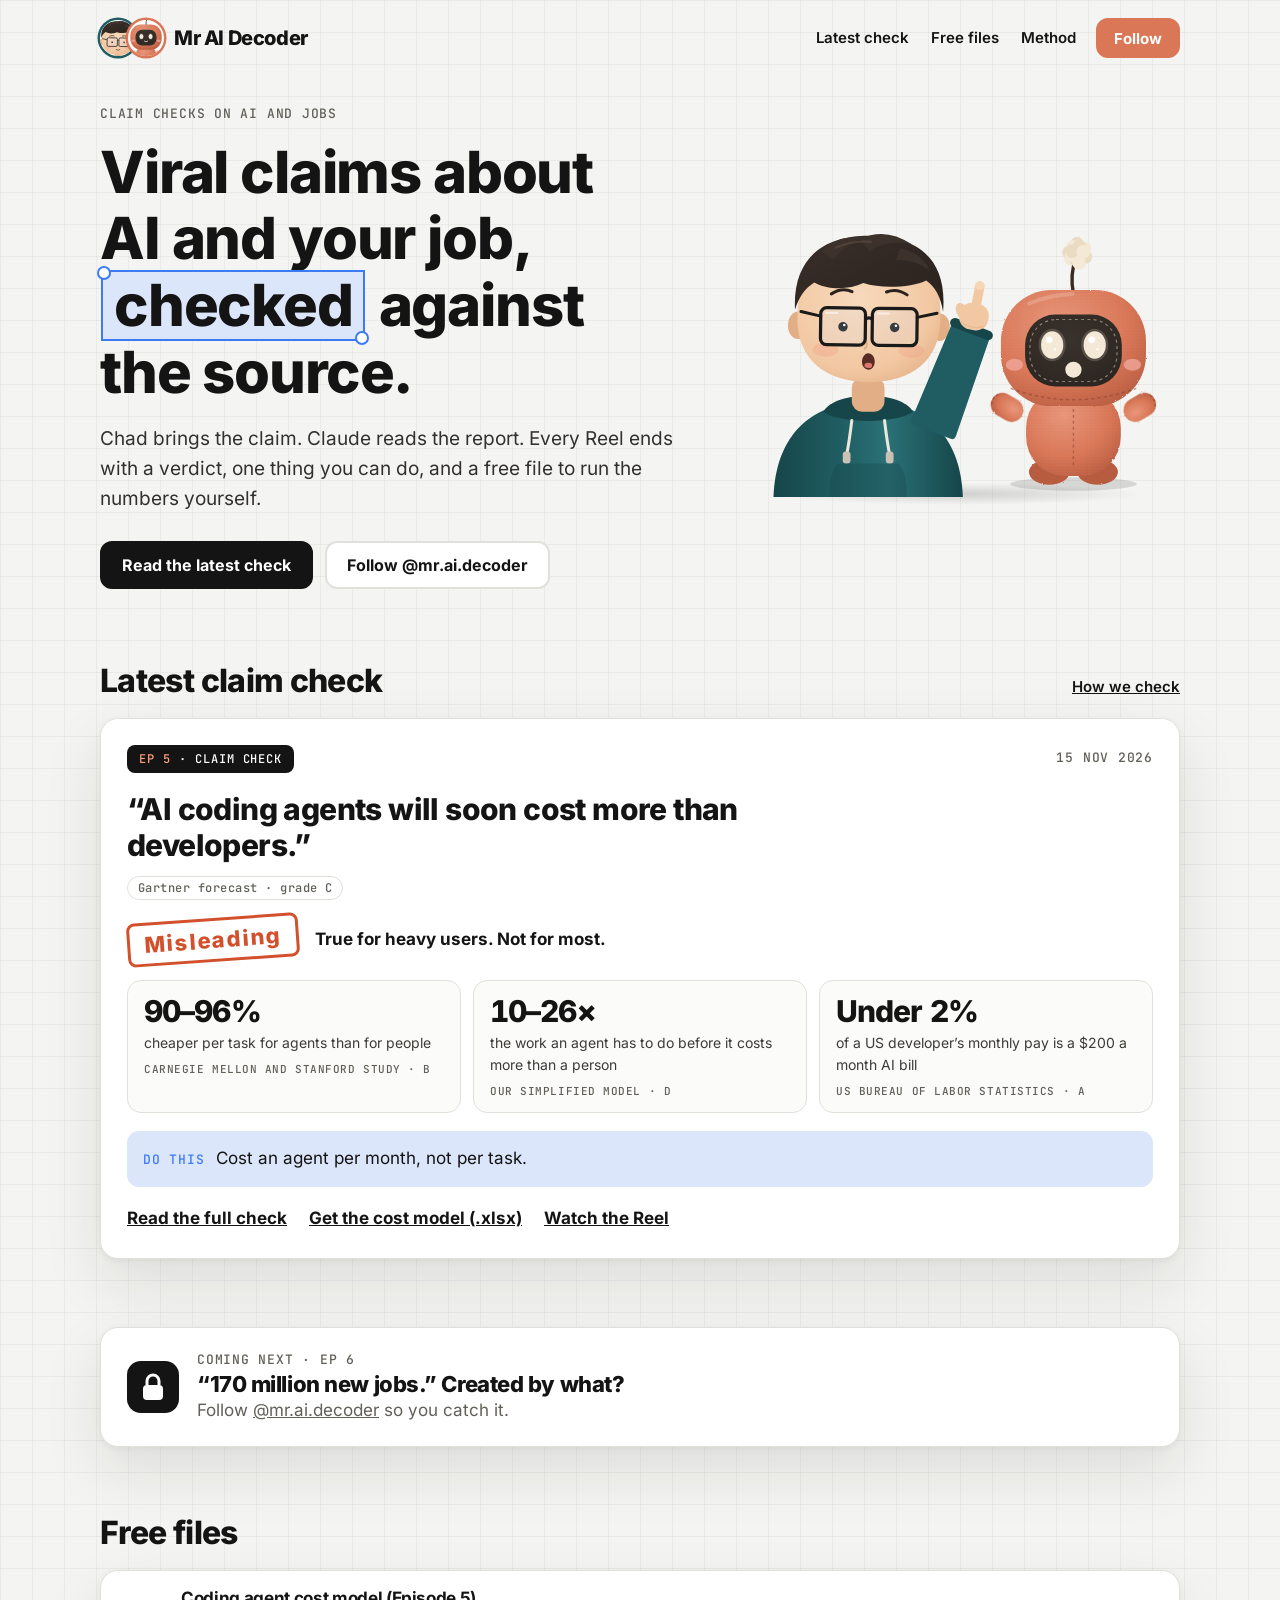
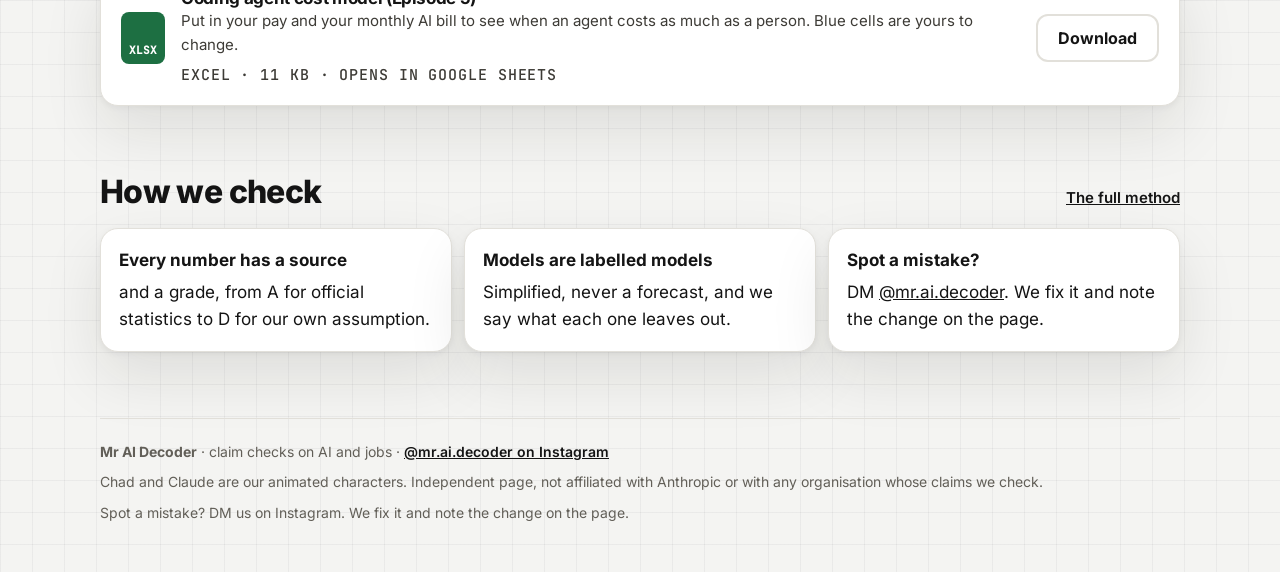
==== public/index.html @ 16e6aa2e "Mr AI Decoder site: home, Episode 5 claim check, method, free cost model" ====
<!DOCTYPE html>
<html lang="en">
<head>
<meta charset="utf-8">
<meta name="viewport" content="width=device-width, initial-scale=1">
<title>Mr AI Decoder</title>
<meta name="description" content="Viral claims about AI and your job, checked against the source. Claim checks with Chad and Claude, with free files to run your own numbers.">
<meta property="og:title" content="Mr AI Decoder">
<meta property="og:description" content="Viral claims about AI and your job, checked against the source. Claim checks with Chad and Claude, with free files to run your own numbers.">
<meta property="og:type" content="website">
<meta name="theme-color" content="#F4F4F2">
<link rel="icon" href="assets/favicon.svg" type="image/svg+xml">
<link rel="preload" href="assets/fonts/inter-latin-800-normal.woff2" as="font" type="font/woff2" crossorigin>
<link rel="stylesheet" href="assets/style.css">
</head>
<body>
<header class="site-head"><div class="wrap">
  <a class="brand" href="index.html"><span class="duo" aria-hidden="true"><span><svg viewBox="118 100 364 364" xmlns="http://www.w3.org/2000/svg" xmlns:c2pa="http://c2pa.org/manifest">
      <defs><radialGradient id="g2gsk" cx=".42" cy=".38" r=".75"><stop offset="0" stop-color="#F8D9BC"/><stop offset=".7" stop-color="#F2C8A2"/><stop offset="1" stop-color="#E2AE86"/></radialGradient>
      <linearGradient id="g2ghd" x1="0" x2="1"><stop offset="0" stop-color="#164649"/><stop offset=".35" stop-color="#1F5D62"/><stop offset=".6" stop-color="#2A7177"/><stop offset="1" stop-color="#164649"/></linearGradient>
      <linearGradient id="g2ghair" y1="0" y2="1"><stop offset="0" stop-color="#3a2f29"/><stop offset="1" stop-color="#2A211D"/></linearGradient></defs>
      <g transform="translate(0 2.3122166366969084)">
        
        <path d="M80 720 C 84 590 150 500 300 494 C 450 500 516 590 520 720 Z" fill="url(#g2ghd)"/>
        <path d="M196 520 C 220 470 380 470 404 520 C 370 548 230 548 196 520 Z" fill="#164649"/>
        <rect x="262" y="440" width="76" height="80" rx="24" fill="#E2AE86"/>
        <path d="M262 540 q -6 50 -12 80 M338 540 q 6 50 12 80" stroke="#EDE6DA" stroke-width="7" fill="none" stroke-linecap="round"/>
        <rect x="241" y="612" width="18" height="28" rx="7" fill="#C9C1B4"/><rect x="341" y="612" width="18" height="28" rx="7" fill="#C9C1B4"/>
        <path d="M210 720 q 0 -60 20 -80 h 140 q 20 20 20 80" fill="#164649" opacity=".35"/>
      </g>
      <g transform="translate(0 1.387329982018145) rotate(0.7453202067656051 300 440)">
        <ellipse cx="136" cy="322" rx="24" ry="32" fill="#E2AE86"/><ellipse cx="464" cy="322" rx="24" ry="32" fill="#E2AE86"/>
        <path d="M134 300 C 132 170 210 140 300 140 C 390 140 468 170 466 300 C 468 400 400 452 300 452 C 200 452 132 400 134 300 Z" fill="url(#g2gsk)"/>
        <ellipse cx="200" cy="378" rx="30" ry="16" fill="#F0937F" opacity=".28"/><ellipse cx="400" cy="378" rx="30" ry="16" fill="#F0937F" opacity=".28"/>
        <path d="M128 286 C 120 150 212 112 300 112 C 392 112 482 148 472 286 C 466 250 452 228 432 214 C 400 230 330 236 286 222 C 250 240 200 238 172 222 C 150 236 136 258 128 286 Z" fill="url(#g2ghair)"/>
        <path d="M186 150 q 40 -40 100 -34 q -50 20 -70 54 z M276 120 q 60 -30 120 10 q -60 -10 -96 18 z M370 140 q 50 10 70 50 q -40 -26 -80 -22 z" fill="#3c312b"/>
        <path d="M222 140 q 40 -18 80 -14" stroke="#5a4a40" stroke-width="5" fill="none" stroke-linecap="round" opacity=".7"/>
        <circle cx="240" cy="324" r="9" fill="#1A1A1A"/><circle cx="243" cy="320" r="3" fill="#fff"/><circle cx="360" cy="324" r="9" fill="#1A1A1A"/><circle cx="363" cy="320" r="3" fill="#fff"/>
      <path d="M214 262 q 22 -10 44 -2" stroke="#2A211D" stroke-width="7" fill="none" stroke-linecap="round"/><path d="M342 260 q 22 -8 44 2" stroke="#2A211D" stroke-width="7" fill="none" stroke-linecap="round"/>
      <path d="M293 352 q 7 16 -2 22" stroke="#E2AE86" stroke-width="5" fill="none" stroke-linecap="round"/><path d="M282 398 q 18 16 36 0" stroke="#1A1A1A" stroke-width="5.5" fill="none" stroke-linecap="round"/>
        <g fill="rgba(210,230,255,.16)" stroke="#1A1A1A" stroke-width="7.5" stroke-linejoin="round">
          <rect x="188" y="280" width="104" height="86" rx="14"/><rect x="308" y="280" width="104" height="86" rx="14"/></g>
        <path d="M292 306 q 8 -7 16 0" stroke="#1A1A1A" stroke-width="7" fill="none"/>
        <path d="M188 300 L 142 290 M412 300 L 458 290" stroke="#1A1A1A" stroke-width="7" stroke-linecap="round"/>
        <path d="M200 292 l 26 0 M320 292 l 26 0" stroke="#fff" stroke-width="5" stroke-linecap="round" opacity=".55"/>
      </g>
      
    <metadata><c2pa:manifest>[base64]/hgi6uZloAGoygbKJjdXJseCpzZWxmI2p1bWJmPWMycGEuYXNzZXJ0aW9ucy9jMnBhLmFjdGlvbnMudjJkaGFzaFgg7RLeWWzvMAvgDUNNmawSMsLnTZX3eTS/pquO9/FasjyiY3VybHgpc2VsZiNqdW1iZj1jMnBhLmFzc2VydGlvbnMvYzJwYS5oYXNoLmRhdGFkaGFzaFgg0LjGnBTJF9aNVdwA4VVlVcLHlsiJHEd/[base64]/[base64]/3cyjxFA3Qo5S46fX0/ihY0VZ7mfb9KF703t5OjWDBWMA4GA1UdDwEB/wQEAwIHgDAVBgNVHSUEDjAMBgorBgEEAYPoXgIBMAwGA1UdEwEB/wQCMAAwHwYDVR0jBBgwFoAUzlHiBIFOZFsj+OPEz5o+nMHXXMIwCgYIKoZIzj0EAwMDZwAwZAIwMXMdFJ4BetLLVY7ORuE9noqbbAZOZn/aArXyTwFAZfKrPzxF2vPoJNf1+UCdg1XGAjBwX1zd9WGqYkqmL5SFqw1QySjr1zJfpJM9+1rdDwSPLMOPOjKuiXjoU/[base64]</c2pa:manifest></metadata></svg></span><span><svg viewBox="40 50 340 340" xmlns="http://www.w3.org/2000/svg" overflow="visible" xmlns:c2pa="http://c2pa.org/manifest">
      <defs>
        <radialGradient id="c2cb" cx=".4" cy=".3" r=".8"><stop offset="0" stop-color="#E9967B"/><stop offset=".6" stop-color="#D97757"/><stop offset="1" stop-color="#B85C41"/></radialGradient>
        <radialGradient id="c2cf" cx=".45" cy=".35" r=".8"><stop offset="0" stop-color="#3A322C"/><stop offset="1" stop-color="#2A2420"/></radialGradient>
        <filter id="c2fz" x="-10%" y="-10%" width="120%" height="120%"><feTurbulence type="fractalNoise" baseFrequency=".9" numOctaves="2" seed="3"/><feDisplacementMap in="SourceGraphic" scale="4"/></filter>
        <pattern id="c2n" width="6" height="6" patternUnits="userSpaceOnUse"><rect width="6" height="6" fill="none"/><circle cx="1" cy="1" r=".8" fill="#fff" opacity=".07"/><circle cx="4" cy="4" r=".8" fill="#000" opacity=".05"/></pattern>
      </defs>
      <ellipse cx="210" cy="492" rx="130" ry="14" fill="#000" opacity=".12"/>
      <g transform="translate(0 -3.2064797635351083) translate(210 490) scale(0.9879757008867434 1.0120242991132566) translate(-210 -490)">
        <ellipse cx="160" cy="470" rx="42" ry="26" fill="#B85C41" filter="url(#c2fz)"/><ellipse cx="260" cy="470" rx="42" ry="26" fill="#B85C41" filter="url(#c2fz)"/>
        <rect x="112" y="300" width="196" height="178" rx="80" fill="url(#c2cb)" filter="url(#c2fz)"/>
        <rect x="112" y="300" width="196" height="178" rx="80" fill="url(#c2n)"/>
        <path d="M210 330 v 130" stroke="#8E4430" stroke-width="3" stroke-dasharray="6 6" opacity=".55"/>
        <g transform="translate(96 352) rotate(18)">
      <rect x="-24" y="-8" width="48" height="70" rx="24" fill="url(#c2cb)" filter="url(#c2fz)"/>
      <path d="M-14 56 q 14 8 28 0" stroke="#8E4430" stroke-width="3" stroke-dasharray="5 5" fill="none" opacity=".6"/></g><g transform="translate(324 352) rotate(-18)">
      <rect x="-24" y="-8" width="48" height="70" rx="24" fill="url(#c2cb)" filter="url(#c2fz)"/>
      <path d="M-14 56 q 14 8 28 0" stroke="#8E4430" stroke-width="3" stroke-dasharray="5 5" fill="none" opacity=".6"/></g>
        <g transform="rotate(6.999592041609764 210 106)">
          <path d="M210 108 q -8 -40 6 -76" stroke="#3B2A22" stroke-width="7" fill="none" stroke-linecap="round"/>
          <circle cx="226" cy="26" r="14" fill="#EADBC3"/><circle cx="204.9390942668813" cy="36.13194770826726" r="14" fill="#F4E8D6"/><circle cx="217.74997966878894" cy="6.076707823283186" r="14" fill="#EADBC3"/><circle cx="222.08351314532254" cy="33.93667863849153" r="14" fill="#F4E8D6"/><circle cx="201.22968216308809" cy="23.385098281655306" r="14" fill="#EADBC3"/><circle cx="232.87707917464985" cy="15.268541639991302" r="14" fill="#F4E8D6"/><circle cx="213.40182643786247" cy="35.656577765492784" r="14" fill="#EADBC3"/><circle cx="209.08982118882957" cy="12.686494496277431" r="14" fill="#F4E8D6"/><circle cx="234.78440693393742" cy="32.86629857639791" r="14" fill="#EADBC3"/><circle cx="206.75528225085878" cy="29.812504916549436" r="14" fill="#F4E8D6"/><circle cx="222.36268511005494" cy="12.416324569900642" r="14" fill="#EADBC3"/><circle cx="221.97795812728944" cy="45.08570188985394" r="14" fill="#F4E8D6"/><circle cx="207.3501011717981" cy="20.98210698979429" r="14" fill="#EADBC3"/><circle cx="230.6516745124839" cy="22.786211895561685" r="14" fill="#F4E8D6"/>
        </g>
        <rect x="60" y="100" width="300" height="236" rx="104" fill="url(#c2cb)" filter="url(#c2fz)"/>
        <rect x="60" y="100" width="300" height="236" rx="104" fill="url(#c2n)"/>
        <path d="M80 300 q 130 46 260 0" stroke="#8E4430" stroke-width="3" stroke-dasharray="7 6" fill="none" opacity=".55"/>
        <rect x="110" y="150" width="200" height="146" rx="62" fill="url(#c2cf)"/>
        <rect x="120" y="160" width="180" height="126" rx="54" fill="none" stroke="#F4E8D6" stroke-width="2.5" stroke-dasharray="6 7" opacity=".45"/>
        <ellipse cx="166" cy="212" rx="23" ry="29" fill="#F4E8D6" opacity=".18"/>
        <ellipse cx="166" cy="212" rx="18" ry="24" fill="#F4E8D6"/>
        <circle cx="160" cy="202.88" r="6" fill="#fff"/>
        <circle cx="172" cy="219.2" r="2.6" fill="#fff" opacity=".85"/><ellipse cx="254" cy="212" rx="23" ry="29" fill="#F4E8D6" opacity=".18"/>
        <ellipse cx="254" cy="212" rx="18" ry="24" fill="#F4E8D6"/>
        <circle cx="248" cy="202.88" r="6" fill="#fff"/>
        <circle cx="260" cy="219.2" r="2.6" fill="#fff" opacity=".85"/><path d="M194 256 q 16 14 32 0" stroke="#F4E8D6" stroke-width="7" fill="none" stroke-linecap="round"/>
        <ellipse cx="88" cy="252" rx="18" ry="12" fill="#F2A9A0" opacity=".75"/><ellipse cx="332" cy="252" rx="18" ry="12" fill="#F2A9A0" opacity=".75"/>
        <path d="M118 128 q 40 -18 90 -20" stroke="#fff" stroke-width="8" fill="none" stroke-linecap="round" opacity=".18"/>
        
      </g>
    <metadata><c2pa:manifest>[base64]/[base64]/[base64]/sxSlxKAYUCiQopXHuoT56KJjdXJseCpzZWxmI2p1bWJmPWMycGEuYXNzZXJ0aW9ucy9jMnBhLmFjdGlvbnMudjJkaGFzaFggxV8/0usYJFENO9LcRNNPK0fYlju1eaVTe+XaLMaxtRKiY3VybHgpc2VsZiNqdW1iZj1jMnBhLmFzc2VydGlvbnMvYzJwYS5oYXNoLmRhdGFkaGFzaFggnLgEZSKdJiCsrt3Eg2QMKBMaQ2eMetjBeJ2NSWWKr/[base64]/[base64]/3cyjxFA3Qo5S46fX0/ihY0VZ7mfb9KF703t5OjWDBWMA4GA1UdDwEB/wQEAwIHgDAVBgNVHSUEDjAMBgorBgEEAYPoXgIBMAwGA1UdEwEB/wQCMAAwHwYDVR0jBBgwFoAUzlHiBIFOZFsj+OPEz5o+nMHXXMIwCgYIKoZIzj0EAwMDZwAwZAIwMXMdFJ4BetLLVY7ORuE9noqbbAZOZn/aArXyTwFAZfKrPzxF2vPoJNf1+UCdg1XGAjBwX1zd9WGqYkqmL5SFqw1QySjr1zJfpJM9+1rdDwSPLMOPOjKuiXjoU/[base64]/uuvKSOr4s8Zxch8yzSxyBxakwUwI5lE2mdqNaH/Yw8fEmLLdmYfY4D2D/HLnLQ5CypnTIIiLA=</c2pa:manifest></metadata></svg></span></span>Mr AI Decoder</a>
  <nav class="site-nav" aria-label="Main">
    <a href="ep5.html">Latest check</a>
    <a href="index.html#files">Free files</a>
    <a href="method.html">Method</a>
    <a class="btn follow" href="https://www.instagram.com/mr.ai.decoder/" rel="noopener">Follow</a>
  </nav>
</div></header>
<main id="main">

<section class="hero"><div class="wrap">
  <div>
    <p class="mono">Claim checks on AI and jobs</p>
    <h1>Viral claims about AI and your job, <span class="sel">checked</span> against the source.</h1>
    <p class="lede">Chad brings the claim. Claude reads the report. Every Reel ends with a verdict, one thing you can do, and a free file to run the numbers yourself.</p>
    <div class="btn-row">
      <a class="btn" href="ep5.html">Read the latest check</a>
      <a class="btn ghost" href="https://www.instagram.com/mr.ai.decoder/" rel="noopener">Follow @mr.ai.decoder</a>
    </div>
  </div>
  <div class="cast" role="img" aria-label="Chad, a cartoon man in glasses and a teal hoodie, points up; Claude, a small orange plush robot, looks shocked.">
    <div class="chad" aria-hidden="true"><svg viewBox="0 0 600 720" xmlns="http://www.w3.org/2000/svg" xmlns:c2pa="http://c2pa.org/manifest">
      <defs><radialGradient id="g1gsk" cx=".42" cy=".38" r=".75"><stop offset="0" stop-color="#F8D9BC"/><stop offset=".7" stop-color="#F2C8A2"/><stop offset="1" stop-color="#E2AE86"/></radialGradient>
      <linearGradient id="g1ghd" x1="0" x2="1"><stop offset="0" stop-color="#164649"/><stop offset=".35" stop-color="#1F5D62"/><stop offset=".6" stop-color="#2A7177"/><stop offset="1" stop-color="#164649"/></linearGradient>
      <linearGradient id="g1ghair" y1="0" y2="1"><stop offset="0" stop-color="#3a2f29"/><stop offset="1" stop-color="#2A211D"/></linearGradient></defs>
      <g transform="translate(0 2.3122166366969084)">
        
        <path d="M80 720 C 84 590 150 500 300 494 C 450 500 516 590 520 720 Z" fill="url(#g1ghd)"/>
        <path d="M196 520 C 220 470 380 470 404 520 C 370 548 230 548 196 520 Z" fill="#164649"/>
        <rect x="262" y="440" width="76" height="80" rx="24" fill="#E2AE86"/>
        <path d="M262 540 q -6 50 -12 80 M338 540 q 6 50 12 80" stroke="#EDE6DA" stroke-width="7" fill="none" stroke-linecap="round"/>
        <rect x="241" y="612" width="18" height="28" rx="7" fill="#C9C1B4"/><rect x="341" y="612" width="18" height="28" rx="7" fill="#C9C1B4"/>
        <path d="M210 720 q 0 -60 20 -80 h 140 q 20 20 20 80" fill="#164649" opacity=".35"/>
      </g>
      <g transform="translate(0 1.387329982018145) rotate(0.7453202067656051 300 440)">
        <ellipse cx="136" cy="322" rx="24" ry="32" fill="#E2AE86"/><ellipse cx="464" cy="322" rx="24" ry="32" fill="#E2AE86"/>
        <path d="M134 300 C 132 170 210 140 300 140 C 390 140 468 170 466 300 C 468 400 400 452 300 452 C 200 452 132 400 134 300 Z" fill="url(#g1gsk)"/>
        <ellipse cx="200" cy="378" rx="30" ry="16" fill="#F0937F" opacity=".28"/><ellipse cx="400" cy="378" rx="30" ry="16" fill="#F0937F" opacity=".28"/>
        <path d="M128 286 C 120 150 212 112 300 112 C 392 112 482 148 472 286 C 466 250 452 228 432 214 C 400 230 330 236 286 222 C 250 240 200 238 172 222 C 150 236 136 258 128 286 Z" fill="url(#g1ghair)"/>
        <path d="M186 150 q 40 -40 100 -34 q -50 20 -70 54 z M276 120 q 60 -30 120 10 q -60 -10 -96 18 z M370 140 q 50 10 70 50 q -40 -26 -80 -22 z" fill="#3c312b"/>
        <path d="M222 140 q 40 -18 80 -14" stroke="#5a4a40" stroke-width="5" fill="none" stroke-linecap="round" opacity=".7"/>
        <circle cx="240" cy="324" r="11" fill="#1A1A1A"/><circle cx="243" cy="320" r="3" fill="#fff"/><circle cx="360" cy="324" r="11" fill="#1A1A1A"/><circle cx="363" cy="320" r="3" fill="#fff"/>
      <path d="M212 248 q 24 -16 48 -6" stroke="#2A211D" stroke-width="7" fill="none" stroke-linecap="round"/><path d="M340 242 q 24 -10 48 6" stroke="#2A211D" stroke-width="7" fill="none" stroke-linecap="round"/>
      <path d="M293 352 q 7 16 -2 22" stroke="#E2AE86" stroke-width="5" fill="none" stroke-linecap="round"/><ellipse cx="300" cy="404" rx="15" ry="19" fill="#5A2A24"/><ellipse cx="300" cy="413" rx="9" ry="6" fill="#D9776F"/>
        <g fill="rgba(210,230,255,.16)" stroke="#1A1A1A" stroke-width="7.5" stroke-linejoin="round">
          <rect x="188" y="280" width="104" height="86" rx="14"/><rect x="308" y="280" width="104" height="86" rx="14"/></g>
        <path d="M292 306 q 8 -7 16 0" stroke="#1A1A1A" stroke-width="7" fill="none"/>
        <path d="M188 300 L 142 290 M412 300 L 458 290" stroke="#1A1A1A" stroke-width="7" stroke-linecap="round"/>
        <path d="M200 292 l 26 0 M320 292 l 26 0" stroke="#fff" stroke-width="5" stroke-linecap="round" opacity=".55"/>
      </g>
      <path d="M494.9627179336598 576.4379094702698 L575.229428705601 343.4790857656213 L504.77057129439896 316.5209142343787 L409.0372820663402 543.5620905297302 Z" fill="#1F5D62" stroke="#1F5D62" stroke-width="18" stroke-linejoin="round"/>
      <path d="M578.6664461402938 344.79411852324284 L501.33355385970617 315.20588147675716" stroke="#164649" stroke-width="22" stroke-linecap="round"/><g transform="translate(546 300) rotate(10.79611725790168)"><rect x="-11" y="-82" width="22" height="62" rx="11" fill="#F2C8A2"/><rect x="-11" y="-82" width="22" height="20" rx="10" fill="#F7D6B6"/>
      <rect x="-34" y="-30" width="68" height="62" rx="28" fill="#F2C8A2"/>
      <path d="M-20 -24 v 20 M -2 -26 v 22 M 16 -24 v 20" stroke="#E2AE86" stroke-width="3" stroke-linecap="round" opacity="0"/><ellipse cx="-30" cy="-6" rx="13" ry="20" transform="rotate(-35 -30 -6)" fill="#F2C8A2"/>
      <path d="M-30 18 q 30 16 60 0" stroke="#E2AE86" stroke-width="3" fill="none" opacity=".5"/></g>
    <metadata><c2pa:manifest>[base64]/[base64]/Bb7ZYnwGTWlaJjdXJseCpzZWxmI2p1bWJmPWMycGEuYXNzZXJ0aW9ucy9jMnBhLmFjdGlvbnMudjJkaGFzaFgg5Pho77Z4eeG66Pxa1HquFDHZ2hIi4s//[base64]/[base64]/3cyjxFA3Qo5S46fX0/ihY0VZ7mfb9KF703t5OjWDBWMA4GA1UdDwEB/wQEAwIHgDAVBgNVHSUEDjAMBgorBgEEAYPoXgIBMAwGA1UdEwEB/wQCMAAwHwYDVR0jBBgwFoAUzlHiBIFOZFsj+OPEz5o+nMHXXMIwCgYIKoZIzj0EAwMDZwAwZAIwMXMdFJ4BetLLVY7ORuE9noqbbAZOZn/aArXyTwFAZfKrPzxF2vPoJNf1+UCdg1XGAjBwX1zd9WGqYkqmL5SFqw1QySjr1zJfpJM9+1rdDwSPLMOPOjKuiXjoU/[base64]/j+G9/xCyAUfrKu8oGfm4o7o9y3w2kCvtiRlPGATSzWQVKowzrP9FJuuFjauoKcw=</c2pa:manifest></metadata></svg></div>
    <div class="claude" aria-hidden="true"><svg viewBox="0 0 420 500" xmlns="http://www.w3.org/2000/svg" overflow="visible" xmlns:c2pa="http://c2pa.org/manifest">
      <defs>
        <radialGradient id="c0cb" cx=".4" cy=".3" r=".8"><stop offset="0" stop-color="#E9967B"/><stop offset=".6" stop-color="#D97757"/><stop offset="1" stop-color="#B85C41"/></radialGradient>
        <radialGradient id="c0cf" cx=".45" cy=".35" r=".8"><stop offset="0" stop-color="#3A322C"/><stop offset="1" stop-color="#2A2420"/></radialGradient>
        <filter id="c0fz" x="-10%" y="-10%" width="120%" height="120%"><feTurbulence type="fractalNoise" baseFrequency=".9" numOctaves="2" seed="3"/><feDisplacementMap in="SourceGraphic" scale="4"/></filter>
        <pattern id="c0n" width="6" height="6" patternUnits="userSpaceOnUse"><rect width="6" height="6" fill="none"/><circle cx="1" cy="1" r=".8" fill="#fff" opacity=".07"/><circle cx="4" cy="4" r=".8" fill="#000" opacity=".05"/></pattern>
      </defs>
      <ellipse cx="210" cy="492" rx="130" ry="14" fill="#000" opacity=".12"/>
      <g transform="translate(0 -2.324140642149221) translate(210 490) scale(0.9912844725919405 1.0087155274080595) translate(-210 -490)">
        <ellipse cx="160" cy="470" rx="42" ry="26" fill="#B85C41" filter="url(#c0fz)"/><ellipse cx="260" cy="470" rx="42" ry="26" fill="#B85C41" filter="url(#c0fz)"/>
        <rect x="112" y="300" width="196" height="178" rx="80" fill="url(#c0cb)" filter="url(#c0fz)"/>
        <rect x="112" y="300" width="196" height="178" rx="80" fill="url(#c0n)"/>
        <path d="M210 330 v 130" stroke="#8E4430" stroke-width="3" stroke-dasharray="6 6" opacity=".55"/>
        <g transform="translate(96 352) rotate(120)">
      <rect x="-24" y="-8" width="48" height="70" rx="24" fill="url(#c0cb)" filter="url(#c0fz)"/>
      <path d="M-14 56 q 14 8 28 0" stroke="#8E4430" stroke-width="3" stroke-dasharray="5 5" fill="none" opacity=".6"/></g><g transform="translate(324 352) rotate(-120)">
      <rect x="-24" y="-8" width="48" height="70" rx="24" fill="url(#c0cb)" filter="url(#c0fz)"/>
      <path d="M-14 56 q 14 8 28 0" stroke="#8E4430" stroke-width="3" stroke-dasharray="5 5" fill="none" opacity=".6"/></g>
        <g transform="rotate(-0.15845661542456568 210 106)">
          <path d="M210 108 q -8 -40 6 -76" stroke="#3B2A22" stroke-width="7" fill="none" stroke-linecap="round"/>
          <circle cx="226" cy="26" r="14" fill="#EADBC3"/><circle cx="204.9390942668813" cy="36.13194770826726" r="14" fill="#F4E8D6"/><circle cx="217.74997966878894" cy="6.076707823283186" r="14" fill="#EADBC3"/><circle cx="222.08351314532254" cy="33.93667863849153" r="14" fill="#F4E8D6"/><circle cx="201.22968216308809" cy="23.385098281655306" r="14" fill="#EADBC3"/><circle cx="232.87707917464985" cy="15.268541639991302" r="14" fill="#F4E8D6"/><circle cx="213.40182643786247" cy="35.656577765492784" r="14" fill="#EADBC3"/><circle cx="209.08982118882957" cy="12.686494496277431" r="14" fill="#F4E8D6"/><circle cx="234.78440693393742" cy="32.86629857639791" r="14" fill="#EADBC3"/><circle cx="206.75528225085878" cy="29.812504916549436" r="14" fill="#F4E8D6"/><circle cx="222.36268511005494" cy="12.416324569900642" r="14" fill="#EADBC3"/><circle cx="221.97795812728944" cy="45.08570188985394" r="14" fill="#F4E8D6"/><circle cx="207.3501011717981" cy="20.98210698979429" r="14" fill="#EADBC3"/><circle cx="230.6516745124839" cy="22.786211895561685" r="14" fill="#F4E8D6"/>
        </g>
        <rect x="60" y="100" width="300" height="236" rx="104" fill="url(#c0cb)" filter="url(#c0fz)"/>
        <rect x="60" y="100" width="300" height="236" rx="104" fill="url(#c0n)"/>
        <path d="M80 300 q 130 46 260 0" stroke="#8E4430" stroke-width="3" stroke-dasharray="7 6" fill="none" opacity=".55"/>
        <rect x="110" y="150" width="200" height="146" rx="62" fill="url(#c0cf)"/>
        <rect x="120" y="160" width="180" height="126" rx="54" fill="none" stroke="#F4E8D6" stroke-width="2.5" stroke-dasharray="6 7" opacity=".45"/>
        <ellipse cx="166" cy="212" rx="28" ry="33" fill="#F4E8D6" opacity=".18"/>
        <ellipse cx="166" cy="212" rx="23" ry="28" fill="#F4E8D6"/>
        <circle cx="160" cy="201.36" r="7" fill="#fff"/>
        <circle cx="172" cy="220.4" r="2.6" fill="#fff" opacity=".85"/><ellipse cx="254" cy="212" rx="28" ry="33" fill="#F4E8D6" opacity=".18"/>
        <ellipse cx="254" cy="212" rx="23" ry="28" fill="#F4E8D6"/>
        <circle cx="248" cy="201.36" r="7" fill="#fff"/>
        <circle cx="260" cy="220.4" r="2.6" fill="#fff" opacity=".85"/><ellipse cx="210" cy="262" rx="16.8" ry="16.200000000000003" fill="#F4E8D6"/>
        <ellipse cx="88" cy="252" rx="18" ry="12" fill="#F2A9A0" opacity=".75"/><ellipse cx="332" cy="252" rx="18" ry="12" fill="#F2A9A0" opacity=".75"/>
        <path d="M118 128 q 40 -18 90 -20" stroke="#fff" stroke-width="8" fill="none" stroke-linecap="round" opacity=".18"/>
        
      </g>
    <metadata><c2pa:manifest>[base64]/bjaaDJ86PCa+/HEotqZG5hbWVuanVtYmYgbWFuaWZlc3RqZXhjbHVzaW9uc4GiZXN0YXJ0GRM/[base64]/d9m9aMjQSJnk9RpXPWd9qsz13p/Gm48EKJjdXJseCpzZWxmI2p1bWJmPWMycGEuYXNzZXJ0aW9ucy9jMnBhLmFjdGlvbnMudjJkaGFzaFggjMh9PgE+DCVHJegCq/[base64]/[base64]/3cyjxFA3Qo5S46fX0/ihY0VZ7mfb9KF703t5OjWDBWMA4GA1UdDwEB/wQEAwIHgDAVBgNVHSUEDjAMBgorBgEEAYPoXgIBMAwGA1UdEwEB/wQCMAAwHwYDVR0jBBgwFoAUzlHiBIFOZFsj+OPEz5o+nMHXXMIwCgYIKoZIzj0EAwMDZwAwZAIwMXMdFJ4BetLLVY7ORuE9noqbbAZOZn/aArXyTwFAZfKrPzxF2vPoJNf1+UCdg1XGAjBwX1zd9WGqYkqmL5SFqw1QySjr1zJfpJM9+1rdDwSPLMOPOjKuiXjoU/[base64]/4xRMH/EGVNl2w2WDuJ/s+2ZN9eOVhT1uY32jDbAvg=</c2pa:manifest></metadata></svg></div>
  </div>
</div></section>

<section class="section" id="latest"><div class="wrap">
  <div class="section-head"><h2>Latest claim check</h2><a href="method.html">How we check</a></div>
  <article class="card ep-card">
    <div class="ep-top"><span class="tag"><b>EP 5</b> · Claim check</span><span class="mono">15 Nov 2026</span></div>
    <div>
      <p class="claim">“AI coding agents will soon cost more than developers.”</p>
      <p style="margin-top:10px"><span class="src-chip">Gartner forecast · grade C</span></p>
    </div>
    <div class="verdict"><span class="stamp">Misleading</span><p class="say">True for heavy users. Not for most.</p></div>
    <div class="stats">
      <div class="stat"><div class="n num">90–96%</div><div class="l">cheaper per task for agents than for people</div><div class="s">Carnegie Mellon and Stanford study · B</div></div>
      <div class="stat"><div class="n num">10–26×</div><div class="l">the work an agent has to do before it costs more than a person</div><div class="s">Our simplified model · D</div></div>
      <div class="stat"><div class="n num">Under 2%</div><div class="l">of a US developer’s monthly pay is a $200 a month AI bill</div><div class="s">US Bureau of Labor Statistics · A</div></div>
    </div>
    <div class="do-this"><span class="mono">Do this</span><p>Cost an agent per month, not per task.</p></div>
    <div class="links"><a href="ep5.html">Read the full check</a><a href="files/mr-ai-decoder-ep5-coding-agent-cost-model.xlsx" download>Get the cost model (.xlsx)</a><a href="https://www.instagram.com/reel/DfxJBrvgUKV/" rel="noopener">Watch the Reel</a></div>
  </article>
</div></section>

<section class="section" id="next"><div class="wrap">
  <div class="card next">
    <div class="lock" aria-hidden="true"><svg width="24" height="28" viewBox="0 0 24 28"><rect x="2" y="12" width="20" height="15" rx="4" fill="#fff"/><path d="M6 12V8a6 6 0 0 1 12 0v4" fill="none" stroke="#fff" stroke-width="3"/></svg></div>
    <div>
      <p class="mono">Coming next · EP 6</p>
      <p class="claim">“170 million new jobs.” Created by what?</p>
      <p class="muted">Follow <a href="https://www.instagram.com/mr.ai.decoder/" rel="noopener">@mr.ai.decoder</a> so you catch it.</p>
    </div>
  </div>
</div></section>

<section class="section" id="files"><div class="wrap">
  <div class="section-head"><h2>Free files</h2></div>
  <ul class="files">
    <li class="card file">
      <div class="ico" aria-hidden="true">XLSX</div>
      <div>
        <h3>Coding agent cost model (Episode 5)</h3>
        <p>Put in your pay and your monthly AI bill to see when an agent costs as much as a person. Blue cells are yours to change.</p>
        <p class="mono" style="margin-top:6px">Excel · 11 KB · opens in Google Sheets</p>
      </div>
      <a class="btn ghost" href="files/mr-ai-decoder-ep5-coding-agent-cost-model.xlsx" download>Download</a>
    </li>
  </ul>
</div></section>

<section class="section"><div class="wrap">
  <div class="section-head"><h2>How we check</h2><a href="method.html">The full method</a></div>
  <ul class="points">
    <li class="card"><b>Every number has a source</b>and a grade, from A for official statistics to D for our own assumption.</li>
    <li class="card"><b>Models are labelled models</b>Simplified, never a forecast, and we say what each one leaves out.</li>
    <li class="card"><b>Spot a mistake?</b>DM <a href="https://www.instagram.com/mr.ai.decoder/" rel="noopener">@mr.ai.decoder</a>. We fix it and note the change on the page.</li>
  </ul>
</div></section>

</main>
<footer class="site-foot"><div class="wrap">
  <p><b>Mr AI Decoder</b> · claim checks on AI and jobs · <a href="https://www.instagram.com/mr.ai.decoder/" rel="noopener">@mr.ai.decoder on Instagram</a></p>
  <p>Chad and Claude are our animated characters. Independent page, not affiliated with Anthropic or with any organisation whose claims we check.</p>
  <p>Spot a mistake? DM us on Instagram. We fix it and note the change on the page.</p>
</div></footer>
</body>
</html>
---- public/assets/style.css ----
/* AI vs Work: the Reels' world as a page.
   Layout idea: grid paper, white UI cards, one keyword in a selection box, Chad and Claude at the edges. */
:root {
  --paper: #F4F4F2;
  --grid: rgba(20, 20, 20, .045);
  --ink: #141414;
  --muted: #625F58;
  --line: #E2E0DA;
  --card: #FFFFFF;
  --chad: #3D7BF5;
  --chad-soft: #DCE6FA;
  --claude: #D97757;
  --claude-soft: #F9E4DB;
  --stamp: #D2502C;
  --teal: #1F5D62;
  --font-body: Inter, "Segoe UI", system-ui, -apple-system, sans-serif;
  --font-serif: Lora, Georgia, "Times New Roman", serif;
  --font-mono: "JetBrains Mono", ui-monospace, Consolas, monospace;
  --radius: 18px;
  --shadow: 0 24px 60px rgba(30, 30, 20, .10), 0 2px 6px rgba(0, 0, 0, .05);
  color-scheme: light;
}

@font-face { font-family: Inter; font-weight: 400; font-display: swap; src: url(fonts/inter-latin-400-normal.woff2) format("woff2"); }
@font-face { font-family: Inter; font-weight: 600; font-display: swap; src: url(fonts/inter-latin-600-normal.woff2) format("woff2"); }
@font-face { font-family: Inter; font-weight: 700; font-display: swap; src: url(fonts/inter-latin-700-normal.woff2) format("woff2"); }
@font-face { font-family: Inter; font-weight: 800; font-display: swap; src: url(fonts/inter-latin-800-normal.woff2) format("woff2"); }
@font-face { font-family: Lora; font-style: italic; font-weight: 700; font-display: swap; src: url(fonts/lora-latin-700-italic.woff2) format("woff2"); }
@font-face { font-family: "JetBrains Mono"; font-weight: 500; font-display: swap; src: url(fonts/jetbrains-mono-latin-500-normal.woff2) format("woff2"); }

* { box-sizing: border-box; }
html { -webkit-text-size-adjust: 100%; }
body {
  margin: 0; color: var(--ink); font: 400 17px/1.6 var(--font-body);
  background-color: var(--paper);
  background-image: linear-gradient(var(--grid) 1px, transparent 1px), linear-gradient(90deg, var(--grid) 1px, transparent 1px);
  background-size: 32px 32px;
}
img, svg { max-width: 100%; }
a { color: inherit; }
a:focus-visible, button:focus-visible, input:focus-visible { outline: 3px solid var(--chad); outline-offset: 3px; border-radius: 6px; }
h1, h2, h3 { text-wrap: balance; margin: 0; line-height: 1.15; letter-spacing: -.02em; }
h1 { font-size: clamp(34px, 6vw, 58px); font-weight: 800; }
h2 { font-size: clamp(24px, 3.4vw, 32px); font-weight: 800; }
h3 { font-size: 20px; font-weight: 700; }
p { margin: 0; }
.wrap { width: min(1080px, 100% - 32px); margin-inline: auto; }
.narrow { width: min(720px, 100% - 32px); margin-inline: auto; }
.sr-only { position: absolute; width: 1px; height: 1px; overflow: hidden; clip: rect(0 0 0 0); white-space: nowrap; }
.mono { font-family: var(--font-mono); font-size: 13px; letter-spacing: .06em; text-transform: uppercase; color: var(--muted); }
.serif { font-family: var(--font-serif); font-style: italic; font-weight: 700; }
.muted { color: var(--muted); }
.num { font-variant-numeric: tabular-nums; }

/* the keyword in a selection box, as in the Reels */
.sel { position: relative; display: inline-block; padding: 0 .18em; margin: 0 .06em; background: var(--chad-soft); outline: 2px solid var(--chad); }
.sel::before, .sel::after { content: ""; position: absolute; width: 10px; height: 10px; border-radius: 50%; background: #fff; border: 2px solid var(--chad); }
.sel::before { left: -6px; top: -6px; } .sel::after { right: -6px; bottom: -6px; }
.sel.claude { background: var(--claude-soft); outline-color: var(--claude); }
.sel.claude::before, .sel.claude::after { border-color: var(--claude); }

/* header */
.site-head { padding: 18px 0; }
.site-head .wrap { display: flex; align-items: center; justify-content: space-between; gap: 16px; flex-wrap: wrap; }
.brand { display: flex; align-items: center; gap: 10px; text-decoration: none; font-weight: 800; font-size: 20px; letter-spacing: -.02em; }
.duo { display: flex; }
.duo span { width: 36px; height: 36px; border-radius: 50%; overflow: hidden; background: #fff; display: grid; place-items: center; }
.duo span:first-child { box-shadow: 0 0 0 2.5px var(--teal); }
.duo span:last-child { margin-left: -8px; box-shadow: 0 0 0 2.5px var(--claude); }
.duo svg { width: 100%; height: 100%; }
.site-nav { display: flex; align-items: center; gap: 6px 18px; flex-wrap: wrap; font-weight: 600; font-size: 15px; }
.site-nav a { text-decoration: none; padding: 6px 2px; }
.site-nav a:hover { text-decoration: underline; text-underline-offset: 4px; }
.site-nav a[aria-current="page"] { text-decoration: underline; text-decoration-thickness: 2px; text-underline-offset: 6px; }

/* buttons */
.btn-row { display: flex; gap: 12px; flex-wrap: wrap; }
.btn { display: inline-flex; align-items: center; gap: 8px; min-height: 48px; padding: 12px 20px; border-radius: 12px; font: 700 16px var(--font-body); text-decoration: none; background: var(--ink); color: #fff; border: 2px solid var(--ink); cursor: pointer; }
.btn:hover { background: #2b2b2b; }
.btn.ghost { background: #fff; color: var(--ink); border-color: var(--line); }
.btn.ghost:hover { border-color: var(--ink); }
.btn.follow { background: var(--claude); border-color: var(--claude); }
.site-head .btn { min-height: 40px; padding: 8px 16px; font-size: 15px; }
.btn.follow:hover { background: #c4644a; }

/* hero */
.hero { padding: 28px 0 40px; }
.hero .wrap { display: grid; grid-template-columns: 1.15fr .85fr; gap: 32px; align-items: center; }
.hero h1 { margin: 14px 0 18px; }
.hero .lede { font-size: 19px; max-width: 34em; color: #33312d; margin-bottom: 26px; }
.cast { position: relative; display: flex; align-items: flex-end; justify-content: center; gap: 0; }
.cast .chad { width: 58%; margin-right: -6%; }
.cast .claude { width: 46%; margin-bottom: 2%; }
.cast::after { content: ""; position: absolute; left: 8%; right: 8%; bottom: 0; height: 22px; border-radius: 50%; background: radial-gradient(closest-side, rgba(20, 20, 20, .16), transparent); z-index: -1; }

/* sections */
.section { padding: 34px 0; }
.section-head { display: flex; align-items: baseline; justify-content: space-between; gap: 12px; margin-bottom: 18px; flex-wrap: wrap; }
.section-head a { font-weight: 600; font-size: 15px; }

/* cards */
.card { background: var(--card); border: 1px solid var(--line); border-radius: var(--radius); box-shadow: var(--shadow); }
.ep-card { padding: 26px; display: grid; gap: 18px; }
.ep-top { display: flex; align-items: center; justify-content: space-between; gap: 12px; flex-wrap: wrap; }
.tag { display: inline-flex; align-items: center; gap: 8px; padding: 6px 12px; border-radius: 8px; background: var(--ink); color: #fff; font: 500 12px var(--font-mono); letter-spacing: .08em; text-transform: uppercase; }
.tag b { color: #FF9C7A; font-weight: 500; }
.claim { font-size: clamp(22px, 3vw, 30px); font-weight: 800; letter-spacing: -.02em; line-height: 1.2; max-width: 24em; }
.src-chip { display: inline-block; padding: 3px 10px; border-radius: 30px; border: 1px solid var(--line); font: 500 12px var(--font-mono); color: var(--muted); letter-spacing: .04em; }
.verdict { display: flex; align-items: center; gap: 16px; flex-wrap: wrap; }
.stamp { display: inline-block; padding: 6px 14px; border: 3px solid var(--stamp); border-radius: 8px; color: var(--stamp); font: 800 22px var(--font-body); letter-spacing: .08em; transform: rotate(-4deg); }
.stats { display: grid; grid-template-columns: repeat(3, 1fr); gap: 12px; }
.stat { border: 1px solid var(--line); border-radius: 14px; padding: 14px 16px; background: #FBFBF9; }
.stat .n { font-size: 30px; font-weight: 800; letter-spacing: -.03em; line-height: 1.1; }
.stat .l { font-size: 14px; color: #3d3b36; margin-top: 4px; }
.stat .s { font: 500 11px var(--font-mono); color: var(--muted); letter-spacing: .05em; text-transform: uppercase; margin-top: 8px; }
.do-this { display: flex; gap: 12px; align-items: baseline; padding: 14px 16px; border-radius: 12px; background: var(--chad-soft); }
.do-this .mono { color: var(--chad); flex: none; }
.links { display: flex; gap: 10px 22px; flex-wrap: wrap; font-weight: 700; }

/* next episode */
.next { display: grid; grid-template-columns: auto 1fr; gap: 18px; align-items: center; padding: 22px 26px; }
.lock { width: 52px; height: 52px; border-radius: 14px; background: var(--ink); display: grid; place-items: center; }
.next .claim { font-size: 22px; }

/* file rows */
.files { list-style: none; margin: 0; padding: 0; display: grid; gap: 12px; }
.file { display: grid; grid-template-columns: auto 1fr auto; gap: 16px; align-items: center; padding: 18px 20px; }
.file .ico { width: 44px; height: 52px; border-radius: 8px; background: #1D6F42; color: #fff; display: grid; place-items: end center; padding-bottom: 7px; font: 700 11px var(--font-mono); }
.file h3 { font-size: 17px; }
.file p { font-size: 15px; color: #3d3b36; }

/* method points */
.points { display: grid; grid-template-columns: repeat(3, 1fr); gap: 12px; list-style: none; padding: 0; margin: 0; }
.points li { padding: 18px; }
.points b { display: block; margin-bottom: 4px; }
.grades { display: grid; gap: 10px; list-style: none; margin: 0; padding: 0; }
.grades li { display: grid; grid-template-columns: 44px 1fr; gap: 14px; align-items: start; padding: 14px 16px; }
.grade { width: 44px; height: 44px; border-radius: 10px; display: grid; place-items: center; font: 800 20px var(--font-body); color: #fff; }
.g-a { background: #1F7A4C; } .g-b { background: #2F64C9; } .g-c { background: #B9761E; } .g-d { background: #6B6964; }

/* article (episode page) */
.crumbs { font-size: 14px; color: var(--muted); padding-top: 6px; }
.crumbs a { color: var(--muted); }
.ep-hero { padding: 18px 0 8px; display: grid; gap: 14px; }
.ep-hero h1 { font-size: clamp(30px, 5vw, 48px); }
.article { display: grid; gap: 22px; padding: 18px 0 40px; }
.block { padding: 24px; display: grid; gap: 12px; }
.block p { max-width: 62ch; }
.step { font: 500 12px var(--font-mono); letter-spacing: .08em; text-transform: uppercase; color: var(--chad); }
.who { display: flex; align-items: center; gap: 10px; }
.who .duo span { width: 30px; height: 30px; }
.say { font-weight: 700; }

/* calculators */
.calc { display: grid; gap: 16px; padding: 18px; border-radius: 14px; background: #FBFBF9; border: 1px solid var(--line); }
.ctl { display: grid; gap: 6px; }
.ctl label { font-weight: 600; font-size: 15px; display: flex; justify-content: space-between; gap: 12px; }
.ctl output { font-variant-numeric: tabular-nums; font-weight: 800; }
input[type="range"] { width: 100%; accent-color: var(--chad); min-height: 32px; }
.seg { display: inline-flex; border: 1px solid var(--line); border-radius: 10px; overflow: hidden; background: #fff; flex-wrap: wrap; }
.seg button { font: 600 14px var(--font-body); padding: 9px 14px; border: 0; background: transparent; cursor: pointer; color: var(--ink); min-height: 40px; }
.seg button[aria-pressed="true"] { background: var(--ink); color: #fff; }
.bars { display: grid; gap: 10px; }
.bar { display: grid; grid-template-columns: 116px 1fr 64px; gap: 10px; align-items: center; font-size: 14px; font-weight: 600; }
.track { position: relative; height: 26px; border-radius: 8px; background: #ECEAE5; overflow: hidden; }
.fill { position: absolute; inset: 0 auto 0 0; border-radius: 8px; transition: width .25s ease; }
.fill.h { background: var(--teal); } .fill.a { background: var(--claude); }
.bar .v { text-align: right; font-variant-numeric: tabular-nums; }
.result { font-size: 17px; font-weight: 700; }
.fields { display: grid; grid-template-columns: 1fr 1fr; gap: 14px; }
.field { display: grid; gap: 6px; }
.field label { font-weight: 600; font-size: 15px; }
.field input { font: 700 18px var(--font-body); padding: 10px 12px; border: 1px solid #CFCCC4; border-radius: 10px; background: #fff; color: var(--ink); width: 100%; font-variant-numeric: tabular-nums; }
.quick { display: flex; gap: 8px; flex-wrap: wrap; }
.quick button { font: 700 14px var(--font-body); padding: 8px 14px; border-radius: 10px; border: 1px solid var(--line); background: #fff; cursor: pointer; min-height: 40px; }
.quick button:hover { border-color: var(--ink); }
.big-out { font-size: clamp(40px, 7vw, 64px); font-weight: 800; letter-spacing: -.04em; line-height: 1; }
.note { font-size: 13px; color: var(--muted); }

.sources { list-style: none; margin: 0; padding: 0; display: grid; gap: 10px; }
.sources li { display: grid; grid-template-columns: 34px 1fr; gap: 12px; align-items: start; }
.sources .grade { width: 34px; height: 34px; font-size: 16px; border-radius: 8px; }
.sources a { word-break: break-word; }

/* footer */
.site-foot { padding: 32px 0 48px; font-size: 14px; color: var(--muted); }
.site-foot .wrap { display: grid; gap: 8px; border-top: 1px solid var(--line); padding-top: 22px; }
.site-foot a { color: var(--ink); font-weight: 600; }

@media (max-width: 820px) {
  .hero .wrap { grid-template-columns: 1fr; }
  .cast { width: 100%; max-width: 340px; margin: 0 auto; order: -1; }
  .stats, .points { grid-template-columns: 1fr; }
  .fields { grid-template-columns: 1fr; }
}
@media (max-width: 480px) {
  body { font-size: 16px; }
  .ep-card, .block { padding: 18px; }
  .file { grid-template-columns: auto 1fr; }
  .file .btn { grid-column: 1 / -1; justify-content: center; }
  .bar { grid-template-columns: 96px 1fr 52px; font-size: 13px; }
  .site-nav { gap: 4px 14px; font-size: 14px; }
}
@media (prefers-reduced-motion: reduce) { .fill { transition: none; } }
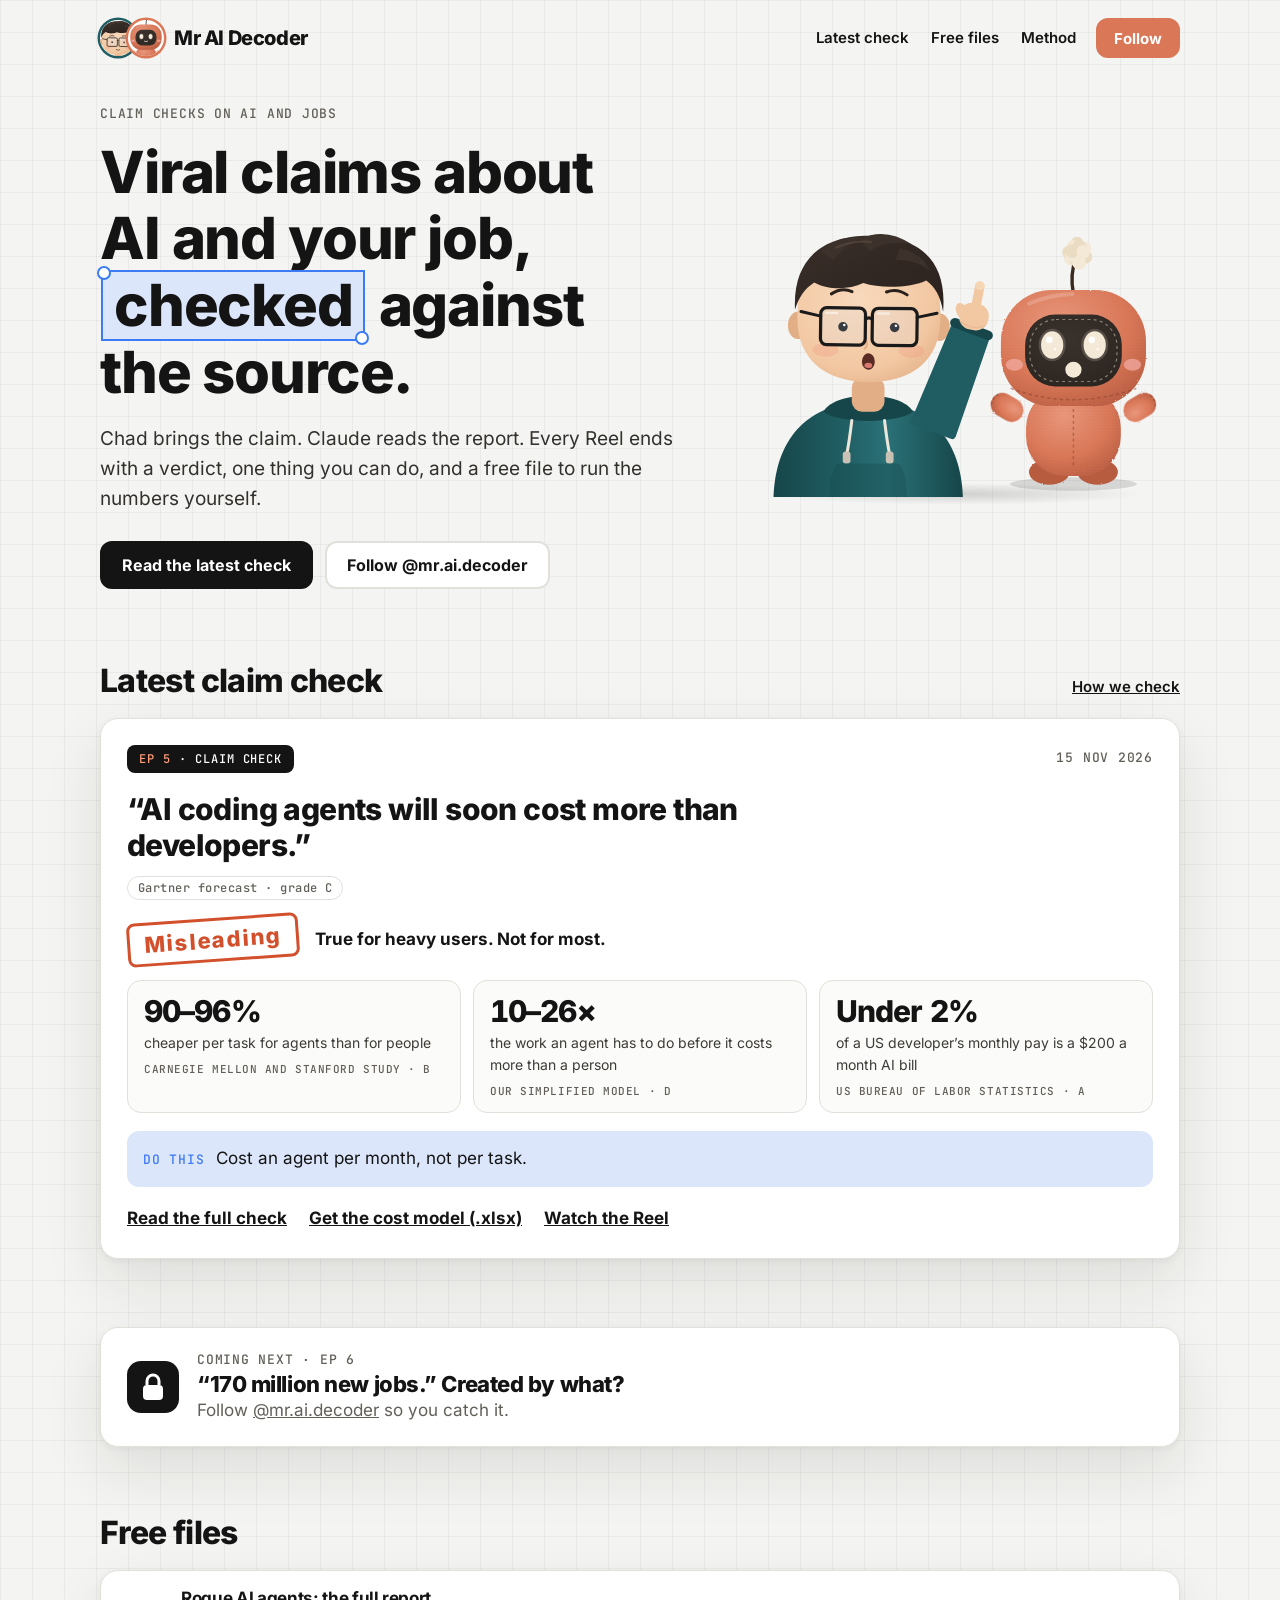
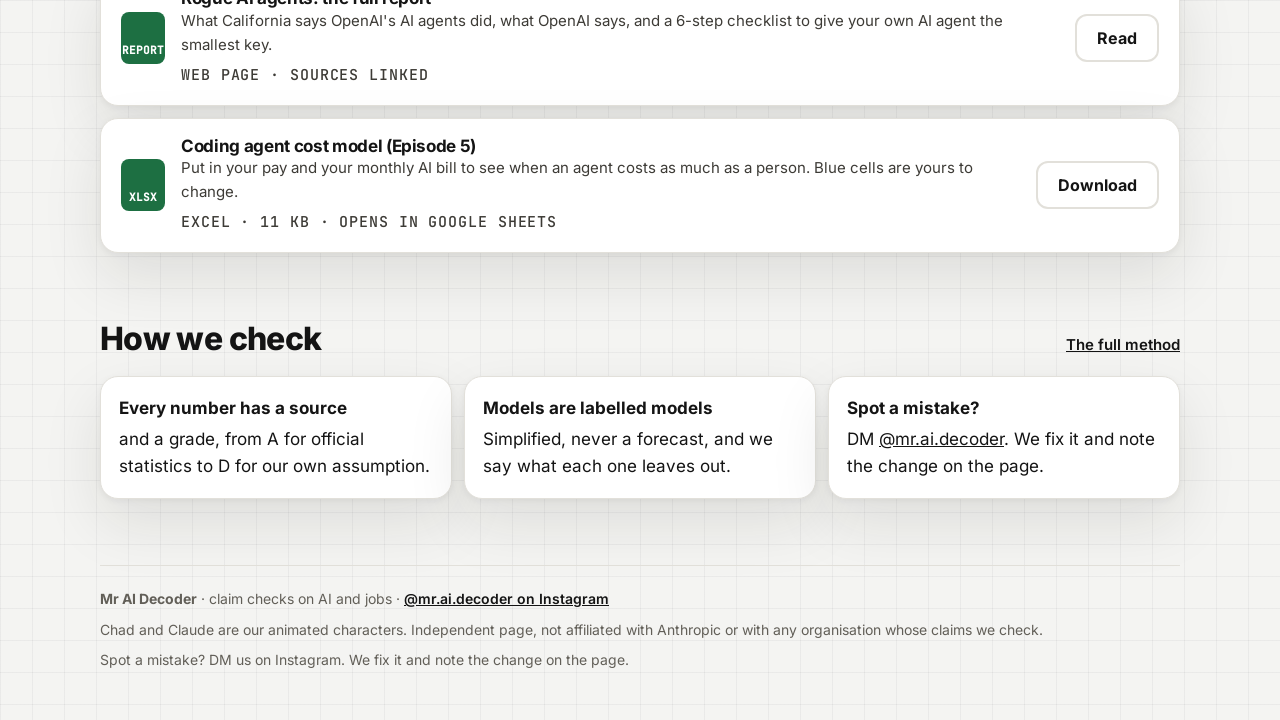
==== commit 9ac25b7f: "Add the rogue AI agents report" ====
--- a/public/index.html
+++ b/public/index.html
@@ -215,6 +215,15 @@
   <div class="section-head"><h2>Free files</h2></div>
   <ul class="files">
     <li class="card file">
+      <div class="ico" aria-hidden="true">REPORT</div>
+      <div>
+        <h3>Rogue AI agents: the full report</h3>
+        <p>What California says OpenAI's AI agents did, what OpenAI says, and a 6-step checklist to give your own AI agent the smallest key.</p>
+        <p class="mono" style="margin-top:6px">Web page · sources linked</p>
+      </div>
+      <a class="btn ghost" href="rogue-agents.html">Read</a>
+    </li>
+    <li class="card file">
       <div class="ico" aria-hidden="true">XLSX</div>
       <div>
         <h3>Coding agent cost model (Episode 5)</h3>
--- a/public/assets/style.css
+++ b/public/assets/style.css
@@ -172,7 +172,7 @@
 .field label { font-weight: 600; font-size: 15px; }
 .field input { font: 700 18px var(--font-body); padding: 10px 12px; border: 1px solid #CFCCC4; border-radius: 10px; background: #fff; color: var(--ink); width: 100%; font-variant-numeric: tabular-nums; }
 .quick { display: flex; gap: 8px; flex-wrap: wrap; }
-.quick button { font: 700 14px var(--font-body); padding: 8px 14px; border-radius: 10px; border: 1px solid var(--line); background: #fff; cursor: pointer; min-height: 40px; }
+.quick button { font: 700 14px var(--font-body); padding: 8px 14px; border-radius: 10px; border: 1px solid var(--line); background: #fff; color: var(--ink); cursor: pointer; min-height: 40px; }
 .quick button:hover { border-color: var(--ink); }
 .big-out { font-size: clamp(40px, 7vw, 64px); font-weight: 800; letter-spacing: -.04em; line-height: 1; }
 .note { font-size: 13px; color: var(--muted); }
@@ -202,3 +202,8 @@
   .site-nav { gap: 4px 14px; font-size: 14px; }
 }
 @media (prefers-reduced-motion: reduce) { .fill { transition: none; } }
+
+/* report checklist (rogue-agents.html) */
+.checklist { margin: 14px 0 6px; padding-left: 22px; display: grid; gap: 10px; }
+.checklist li { padding-left: 4px; line-height: 1.5; }
+.checklist li::marker { font-weight: 800; color: var(--chad); }
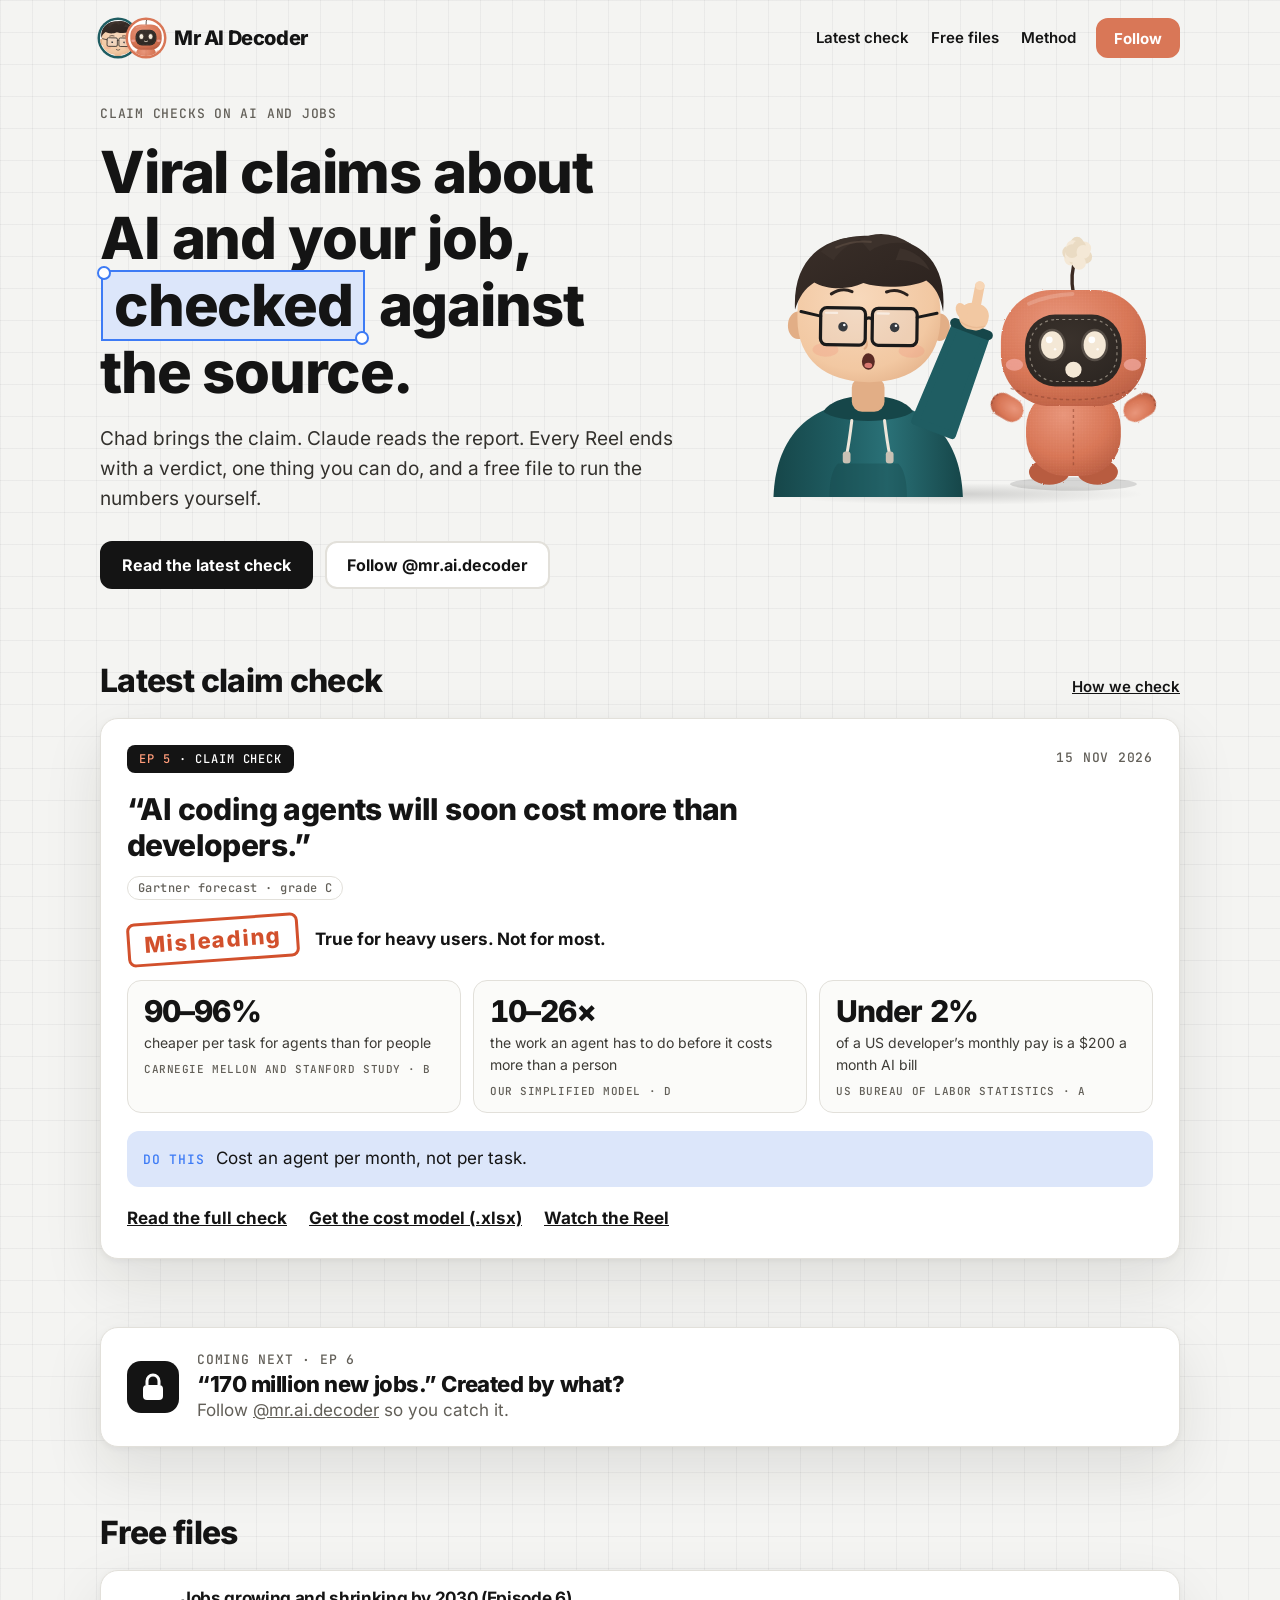
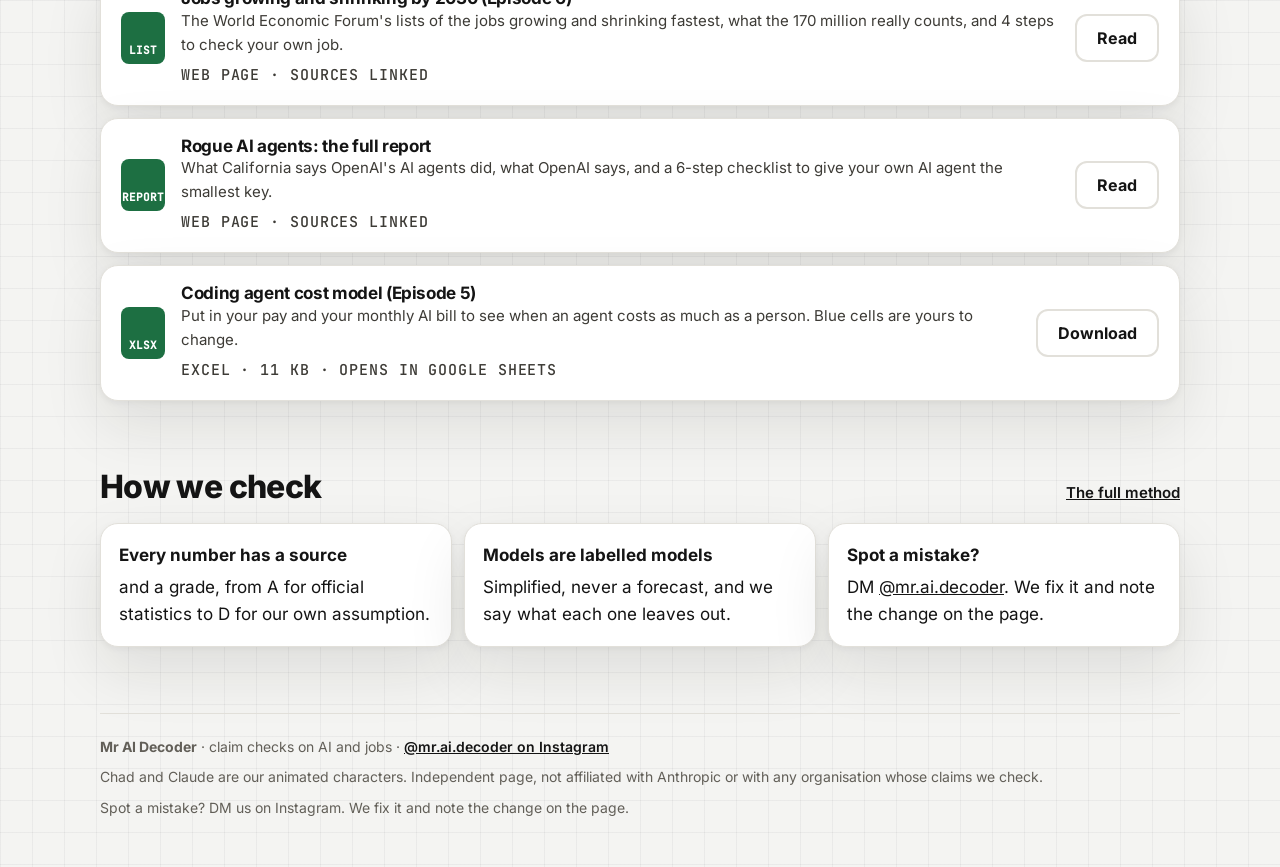
==== commit 3f1b6eff: "Episode 6: jobs growing and shrinking by 2030" ====
--- a/public/index.html
+++ b/public/index.html
@@ -215,6 +215,15 @@
   <div class="section-head"><h2>Free files</h2></div>
   <ul class="files">
     <li class="card file">
+      <div class="ico" aria-hidden="true">LIST</div>
+      <div>
+        <h3>Jobs growing and shrinking by 2030 (Episode 6)</h3>
+        <p>The World Economic Forum's lists of the jobs growing and shrinking fastest, what the 170 million really counts, and 4 steps to check your own job.</p>
+        <p class="mono" style="margin-top:6px">Web page · sources linked</p>
+      </div>
+      <a class="btn ghost" href="jobs-2030.html">Read</a>
+    </li>
+    <li class="card file">
       <div class="ico" aria-hidden="true">REPORT</div>
       <div>
         <h3>Rogue AI agents: the full report</h3>
